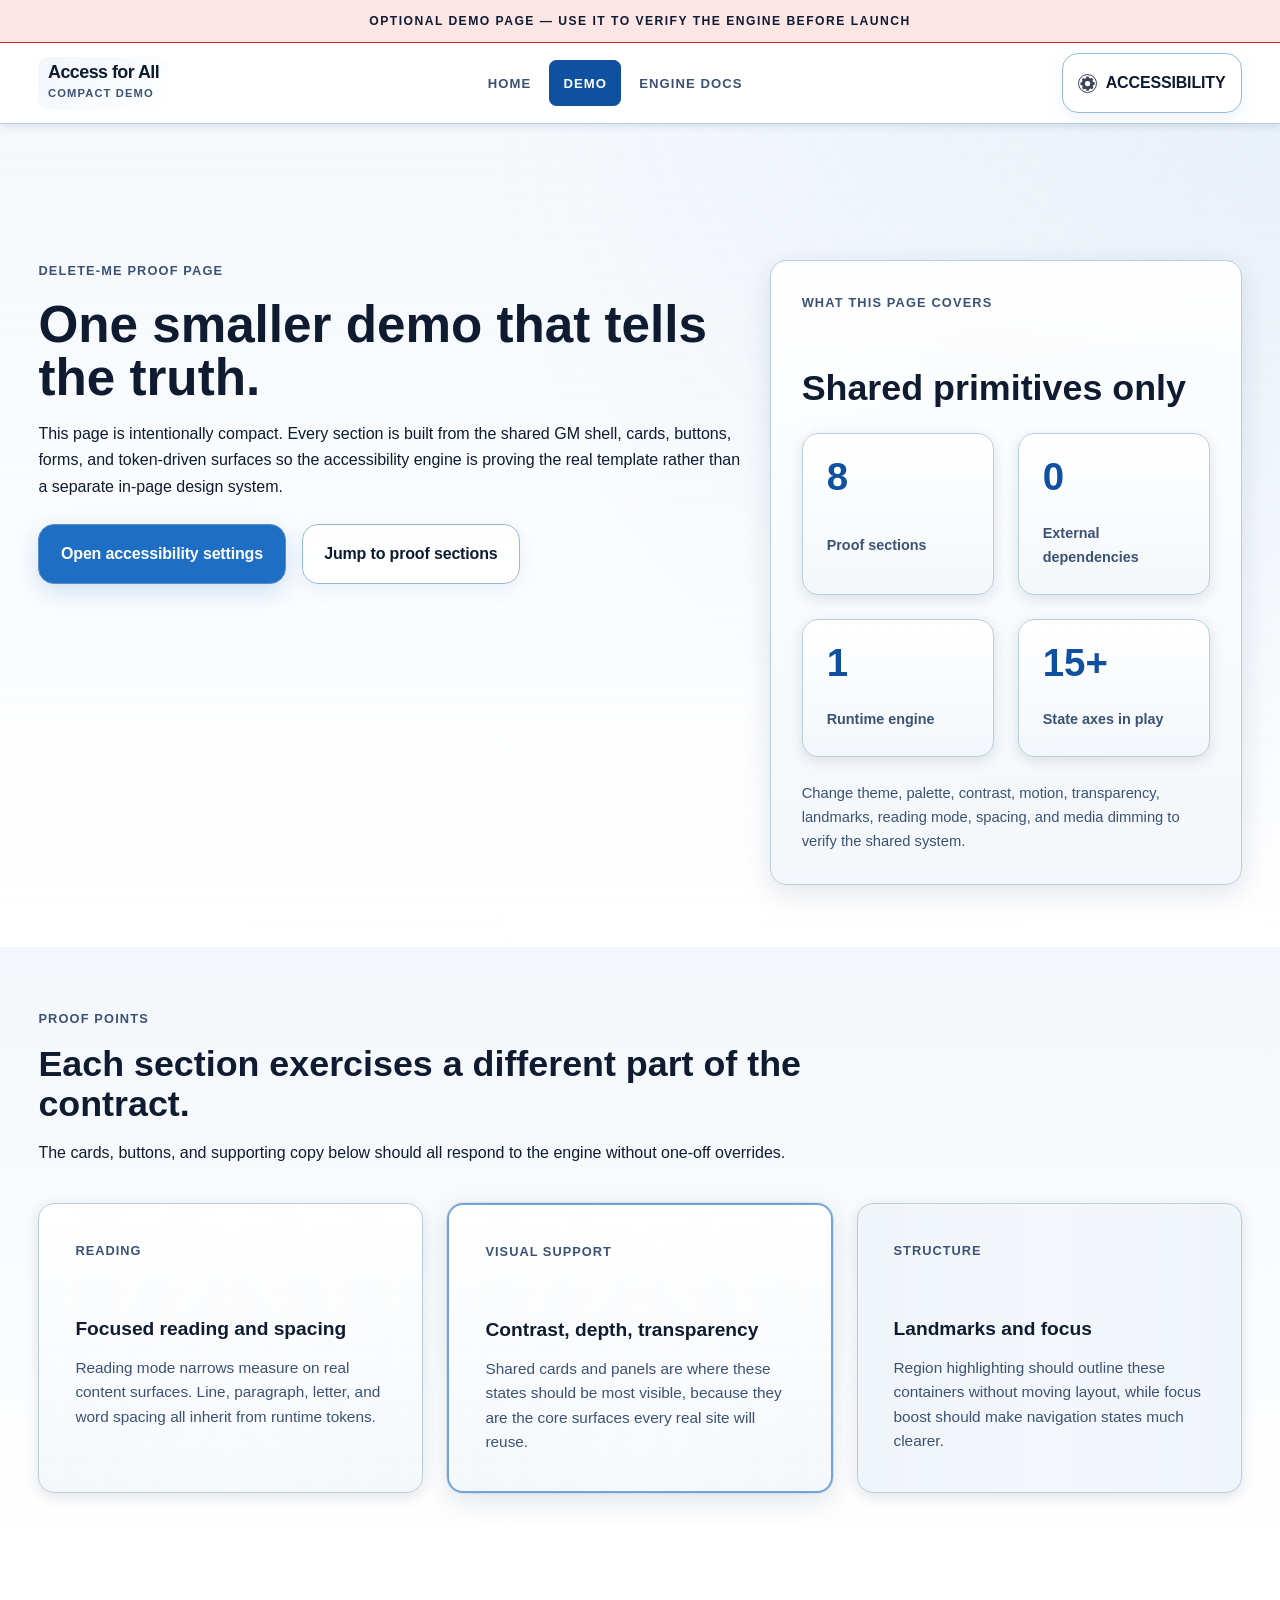
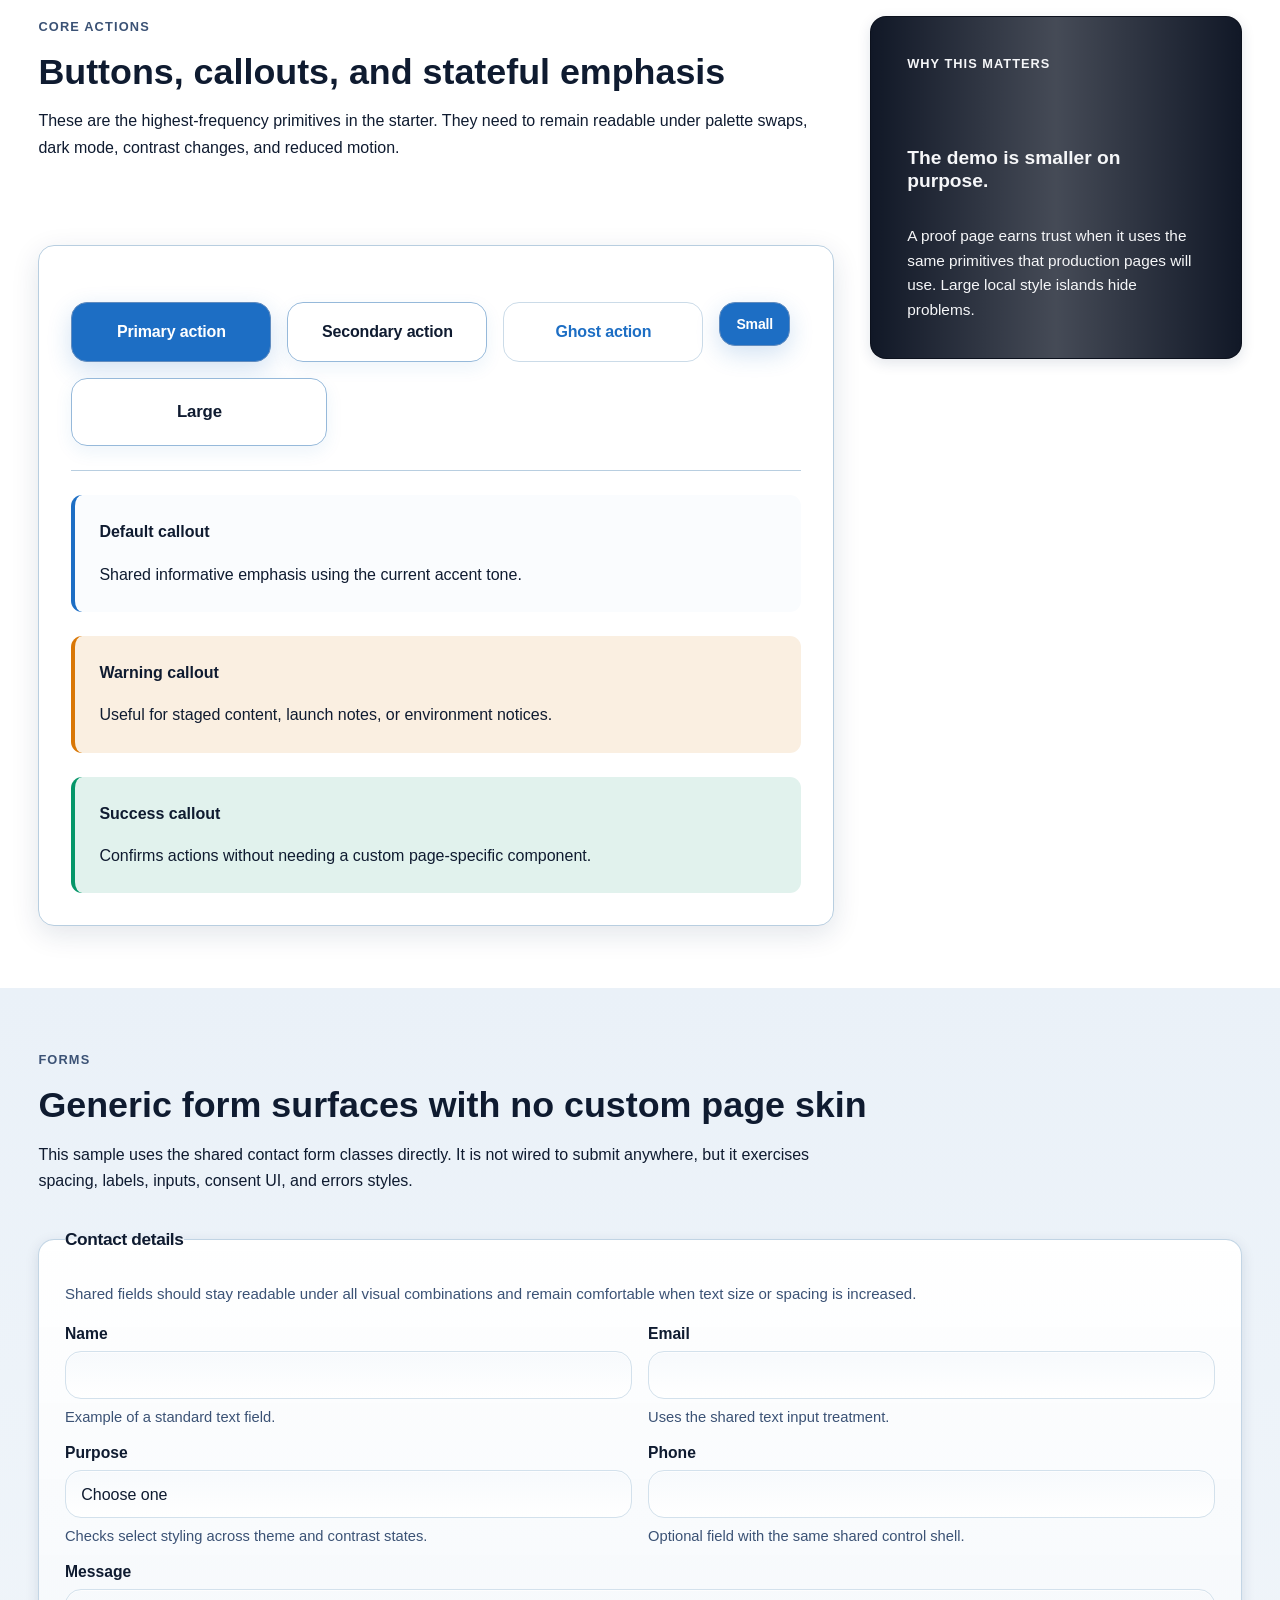
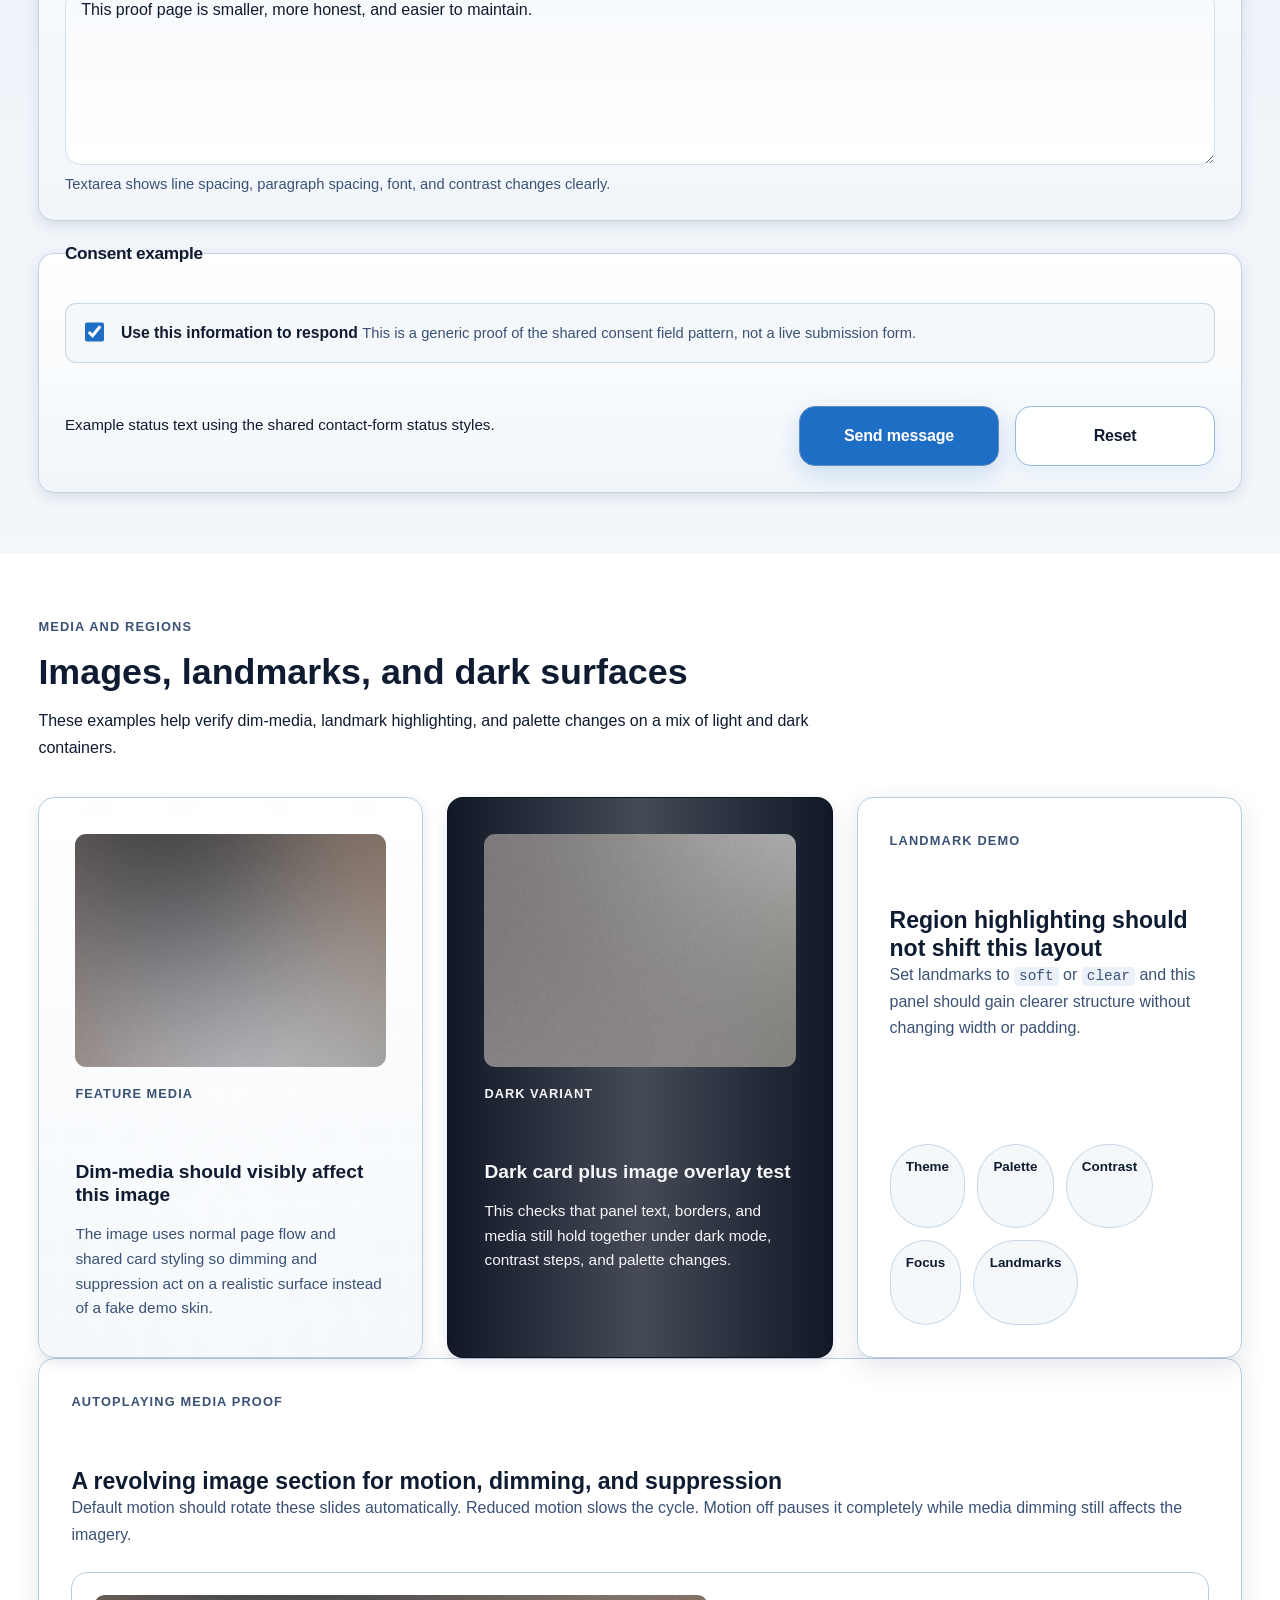
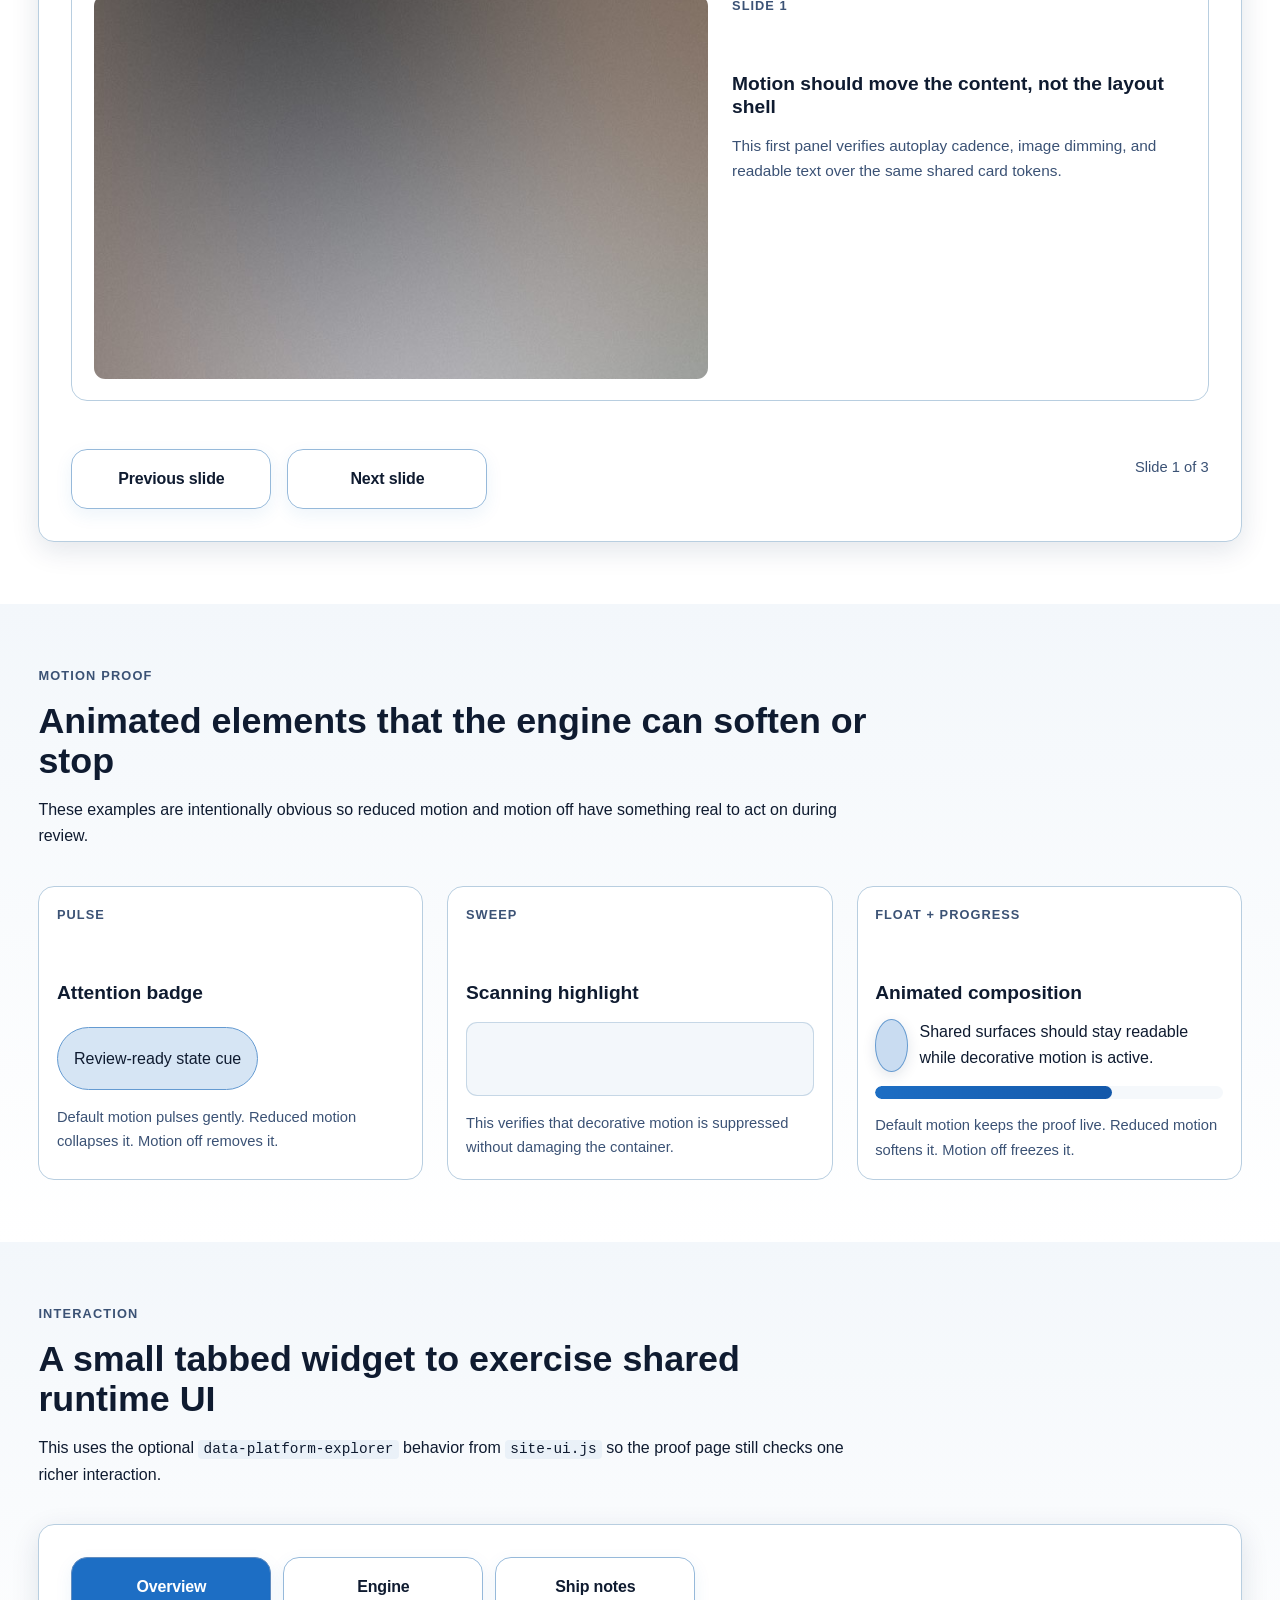
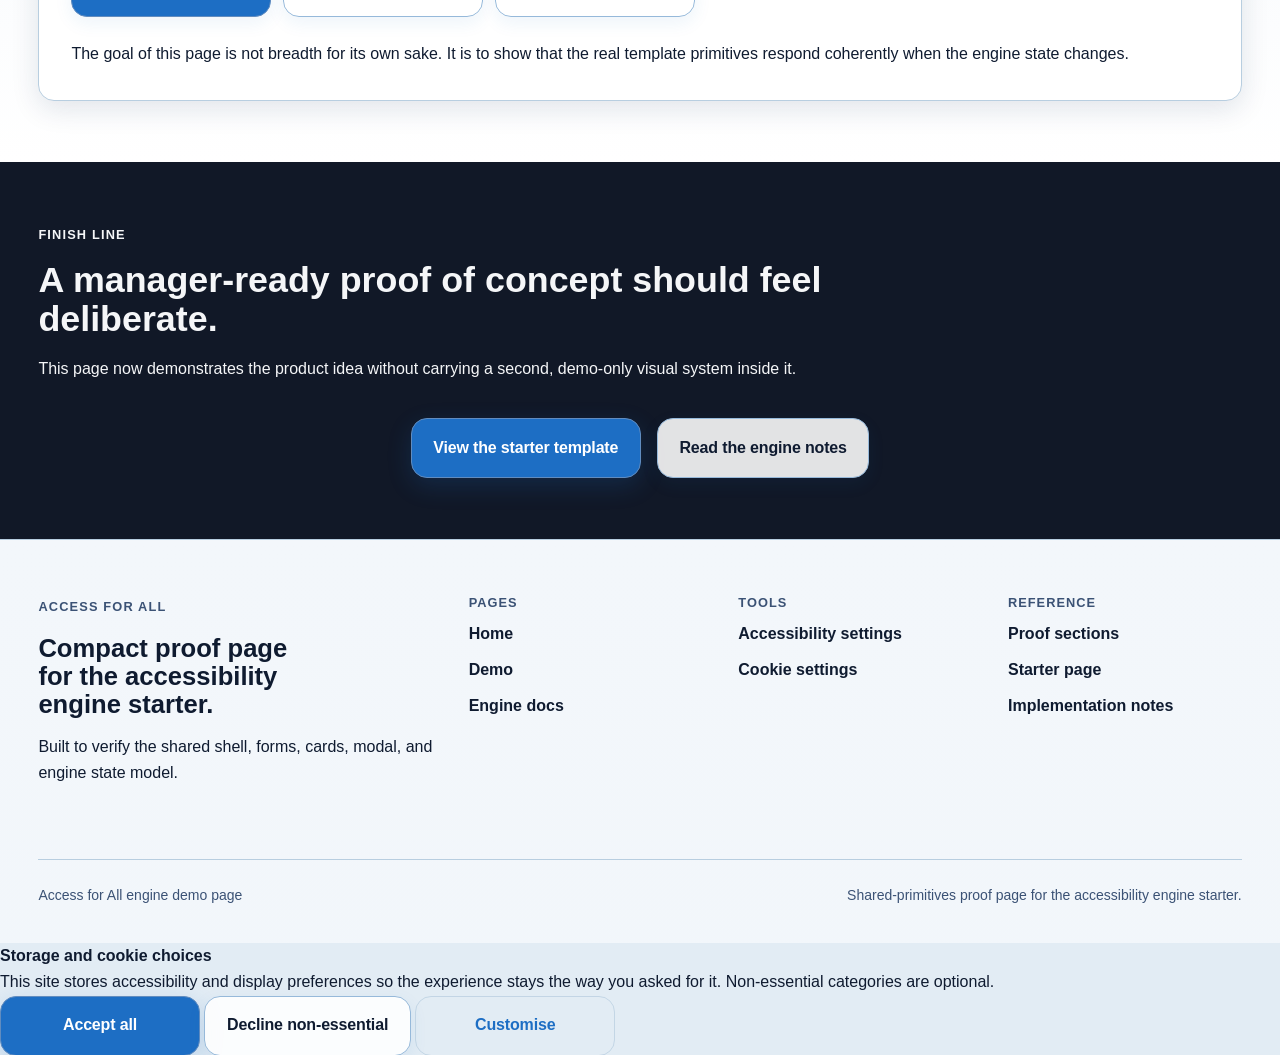
==== frontend/pages/demo.html @ d8c36083 "initial-upload" ====
<!DOCTYPE html>
<!--
  Access for All Engine Demo
  Purpose: Compact proof page that exercises shared primitives honestly.
  Optional in production builds.
-->
<html lang="en-GB" data-theme="default" data-font="default" data-motion="default">
  <head>
    <meta charset="UTF-8" />
    <meta name="viewport" content="width=device-width, initial-scale=1.0" />
    <meta
      name="description"
      content="Compact design-system and accessibility-engine proof page for the Access for All starter."
    />
    <meta name="robots" content="noindex, nofollow" />
    <link rel="icon" type="image/svg+xml" href="../favicon.svg" />
    <link rel="stylesheet" href="../styles/master.css" />
    <title>Engine Demo | Access for All</title>
    <style>
      .demo-banner {
        background: var(--gm-callout-error-surface);
        border-bottom: 1px solid var(--gm-callout-error-border);
        color: var(--colour-text);
        font-size: 0.76rem;
        font-weight: 800;
        letter-spacing: 0.12em;
        padding: 0.7rem 1rem;
        position: sticky;
        text-align: center;
        text-transform: uppercase;
        top: 0;
        z-index: 80;
      }

      .demo-hero {
        background:
          radial-gradient(
            circle at top right,
            color-mix(in srgb, var(--colour-brand-100) 72%, transparent),
            transparent 52%
          ),
          linear-gradient(
            180deg,
            color-mix(in srgb, var(--colour-surface-strong) 84%, transparent),
            var(--colour-surface)
          );
      }

      .demo-hero__grid,
      .demo-proof-grid,
      .demo-media-grid {
        display: grid;
        gap: var(--space-md);
      }

      .demo-hero__grid {
        align-items: start;
        grid-template-columns: minmax(0, 1.2fr) minmax(18rem, 0.8fr);
      }

      .demo-proof-grid,
      .demo-media-grid {
        grid-template-columns: repeat(auto-fit, minmax(min(100%, 16rem), 1fr));
      }

      .demo-stage {
        background:
          linear-gradient(
            180deg,
            color-mix(in srgb, var(--colour-surface) 92%, transparent),
            color-mix(in srgb, var(--colour-surface-strong) 94%, transparent)
          );
        border: var(--border-standard);
        border-radius: var(--radius-lg);
        box-shadow: var(--gm-shadow-panel);
        display: grid;
        gap: var(--space-md);
        padding: clamp(1.25rem, 2.4vw, 2rem);
      }

      .demo-stat-copy {
        color: var(--colour-muted);
        font-size: 0.92rem;
        margin: 0;
      }

      .demo-media {
        display: block;
        height: 100%;
        object-fit: cover;
        width: 100%;
      }

      .demo-media-frame {
        aspect-ratio: 4 / 3;
        border-radius: var(--radius-md);
        display: block;
        margin: 0;
        overflow: hidden;
        width: 100%;
      }

      .demo-chip-row,
      .demo-tablist {
        display: flex;
        flex-wrap: wrap;
        gap: 0.75rem;
      }

      .demo-chip {
        background: color-mix(in srgb, var(--colour-surface-strong) 84%, transparent);
        border: 1px solid color-mix(in srgb, var(--colour-border) 76%, transparent);
        border-radius: 999px;
        color: var(--colour-text);
        font-size: 0.84rem;
        font-weight: 700;
        padding: 0.65rem 0.95rem;
      }

      .demo-tablist [role="tab"][aria-selected="true"] {
        background: var(--button-bg-primary);
        border-color: var(--button-border-primary);
        color: var(--button-text-primary);
      }

      .demo-panel-copy {
        color: var(--colour-muted);
        margin: 0;
      }

      .demo-carousel {
        display: grid;
        gap: var(--space-md);
      }

      .demo-carousel__viewport {
        background: var(--colour-surface);
        border: var(--border-standard);
        border-radius: var(--radius-lg);
        overflow: clip;
      }

      .demo-carousel__slide {
        display: grid;
        gap: var(--space-md);
        grid-template-columns: minmax(0, 1.15fr) minmax(16rem, 0.85fr);
        padding: clamp(1rem, 2vw, 1.35rem);
      }

      .demo-carousel__media {
        aspect-ratio: 16 / 10;
        border-radius: var(--radius-md);
        overflow: hidden;
      }

      .demo-carousel__controls {
        align-items: center;
        display: flex;
        flex-wrap: wrap;
        gap: 0.75rem;
        justify-content: space-between;
      }

      .demo-carousel__status {
        color: var(--colour-muted);
        font-size: 0.92rem;
        margin: 0;
      }

      .demo-motion-grid {
        display: grid;
        gap: var(--space-md);
        grid-template-columns: repeat(auto-fit, minmax(min(100%, 15rem), 1fr));
      }

      .demo-motion-card {
        background: var(--colour-surface);
        border: var(--border-standard);
        border-radius: var(--radius-lg);
        display: grid;
        gap: 0.9rem;
        min-height: 15rem;
        padding: 1.1rem;
      }

      .demo-motion-card p {
        margin: 0;
      }

      .demo-animate-pulse {
        align-items: center;
        background: color-mix(in srgb, var(--colour-accent) 18%, var(--colour-surface));
        border: 1px solid color-mix(in srgb, var(--colour-accent) 54%, var(--colour-border));
        border-radius: 999px;
        display: inline-flex;
        justify-content: center;
        min-height: 3.4rem;
        padding: 0.6rem 1rem;
        width: fit-content;
        animation: demo-pulse 2.2s infinite ease-in-out;
      }

      .demo-animate-scan {
        background: var(--colour-surface-strong);
        border: 1px solid color-mix(in srgb, var(--colour-border) 76%, transparent);
        border-radius: var(--radius-md);
        min-height: 4.5rem;
        overflow: hidden;
        position: relative;
      }

      .demo-animate-scan::after {
        background: linear-gradient(
          90deg,
          transparent 0%,
          color-mix(in srgb, var(--colour-accent) 34%, transparent) 50%,
          transparent 100%
        );
        content: "";
        inset: 0;
        position: absolute;
        transform: translateX(-100%);
        animation: demo-scan 2.8s infinite linear;
      }

      .demo-animate-float {
        align-items: center;
        display: flex;
        gap: 0.75rem;
      }

      .demo-animate-orb {
        animation: demo-float 3.1s infinite alternate var(--gm-ease-out);
        background: color-mix(in srgb, var(--colour-accent) 24%, var(--colour-surface));
        border: 1px solid color-mix(in srgb, var(--colour-accent) 52%, var(--colour-border));
        border-radius: 50%;
        box-shadow: var(--gm-shadow-soft);
        height: 3.3rem;
        width: 3.3rem;
      }

      .demo-progress {
        background: color-mix(in srgb, var(--colour-surface-strong) 84%, transparent);
        border-radius: 999px;
        height: 0.8rem;
        overflow: clip;
      }

      .demo-progress__bar {
        background: linear-gradient(
          90deg,
          var(--colour-accent),
          color-mix(in srgb, var(--colour-accent-strong) 74%, var(--colour-accent))
        );
        border-radius: inherit;
        height: 100%;
        width: 68%;
        animation: demo-progress 2.6s infinite alternate ease-in-out;
      }

      .demo-motion-note {
        color: var(--colour-muted);
        font-size: 0.92rem;
        margin: 0;
      }

      @keyframes demo-pulse {
        0%,
        100% {
          transform: scale(1);
        }
        50% {
          transform: scale(1.04);
        }
      }

      @keyframes demo-scan {
        from {
          transform: translateX(-100%);
        }
        to {
          transform: translateX(100%);
        }
      }

      @keyframes demo-float {
        from {
          transform: translate3d(0, 0.2rem, 0);
        }
        to {
          transform: translate3d(0, -0.35rem, 0);
        }
      }

      @keyframes demo-progress {
        from {
          width: 44%;
        }
        to {
          width: 82%;
        }
      }

      .demo-list {
        display: grid;
        gap: 0.75rem;
        margin: 0;
        padding-left: 1.2rem;
      }

      .demo-divider {
        margin: 0;
      }

      @media (max-width: 48rem) {
        .demo-hero__grid {
          grid-template-columns: 1fr;
        }

        .demo-carousel__slide {
          grid-template-columns: 1fr;
        }
      }
    </style>
  </head>
  <body id="page-top">
    <div class="demo-banner" role="status" aria-live="polite">
      Optional demo page — use it to verify the engine before launch
    </div>

    <a class="skip-link" href="#main-content">Skip to main content</a>

    <span
      class="sr-only"
      role="status"
      aria-live="polite"
      aria-atomic="true"
      data-engine-status
    ></span>

    <div class="site-shell">
      <header class="site-header" data-site-header>
        <div class="utility-bar container">
          <div class="header-brand">
            <a class="brand-mark" href="../index.html">
              <span class="brand-mark__lockup">
                <span class="brand-mark__name">Access for All</span>
                <span class="brand-mark__eyebrow">Compact demo</span>
              </span>
            </a>
          </div>

          <nav class="primary-nav" aria-label="Primary navigation" data-primary-nav>
            <ul id="primary-navigation" class="nav-list">
              <li><a href="../index.html">Home</a></li>
              <li><a href="demo.html" aria-current="page">Demo</a></li>
              <li><a href="engine.html">Engine docs</a></li>
            </ul>
          </nav>

          <div class="header-actions">
            <div class="header-accessibility">
              <button
                class="accessibility-trigger"
                type="button"
                data-accessibility-open
                aria-haspopup="dialog"
                aria-controls="accessibility-panel"
                aria-expanded="false"
                aria-label="Open accessibility settings"
              >
                <span class="accessibility-trigger__icon" aria-hidden="true">
                  <svg viewBox="0 0 24 24" focusable="false">
                    <path
                      d="M10.5 2h3l.5 2.1a7.95 7.95 0 0 1 1.83.76l1.88-1.04 2.12 2.12-1.04 1.88c.32.58.58 1.19.76 1.83L22 10.5v3l-2.1.5a7.95 7.95 0 0 1-.76 1.83l1.04 1.88-2.12 2.12-1.88-1.04a7.95 7.95 0 0 1-1.83.76L13.5 22h-3l-.5-2.1a7.95 7.95 0 0 1-1.83-.76l-1.88 1.04-2.12-2.12 1.04-1.88a7.95 7.95 0 0 1-.76-1.83L2 13.5v-3l2.1-.5c.18-.64.44-1.25.76-1.83L3.82 6.29l2.12-2.12 1.88 1.04c.58-.32 1.19-.58 1.83-.76L10.5 2Zm1.5 6.25A3.75 3.75 0 1 0 12 15.75a3.75 3.75 0 0 0 0-7.5Z"
                    />
                  </svg>
                </span>
                <span class="accessibility-trigger__label">Accessibility</span>
              </button>
            </div>

            <button
              class="menu-toggle"
              type="button"
              data-nav-toggle
              aria-expanded="false"
              aria-controls="primary-navigation"
              aria-label="Open menu"
            >
              Open menu
            </button>
          </div>
        </div>
      </header>

      <main id="main-content" class="site-main">
        <section class="section section--hero demo-hero">
          <div class="container demo-hero__grid">
            <div class="reading-surface">
              <p class="eyebrow">Delete-me proof page</p>
              <h1>One smaller demo that tells the truth.</h1>
              <p>
                This page is intentionally compact. Every section is built from the
                shared GM shell, cards, buttons, forms, and token-driven surfaces so
                the accessibility engine is proving the real template rather than a
                separate in-page design system.
              </p>
              <div class="button-row">
                <button class="button button-primary" type="button" data-accessibility-open>
                  Open accessibility settings
                </button>
                <a class="button button-secondary" href="#proof-title">Jump to proof sections</a>
              </div>
            </div>

            <aside class="demo-stage" aria-labelledby="demo-stage-title">
              <div class="reading-surface">
                <p class="eyebrow">What this page covers</p>
                <h2 id="demo-stage-title">Shared primitives only</h2>
              </div>
              <div class="stat-grid">
                <div class="stat-card">
                  <p class="stat-card__value">8</p>
                  <p class="stat-card__label">Proof sections</p>
                </div>
                <div class="stat-card">
                  <p class="stat-card__value">0</p>
                  <p class="stat-card__label">External dependencies</p>
                </div>
                <div class="stat-card">
                  <p class="stat-card__value">1</p>
                  <p class="stat-card__label">Runtime engine</p>
                </div>
                <div class="stat-card">
                  <p class="stat-card__value">15+</p>
                  <p class="stat-card__label">State axes in play</p>
                </div>
              </div>
              <p class="demo-stat-copy">
                Change theme, palette, contrast, motion, transparency, landmarks,
                reading mode, spacing, and media dimming to verify the shared system.
              </p>
            </aside>
          </div>
        </section>

        <section class="section section--muted" aria-labelledby="proof-title">
          <div class="container">
            <div class="section-heading">
              <p class="eyebrow">Proof points</p>
              <h2 id="proof-title">Each section exercises a different part of the contract.</h2>
              <p class="section-heading__support">
                The cards, buttons, and supporting copy below should all respond to
                the engine without one-off overrides.
              </p>
            </div>

            <div class="card-grid">
              <article class="card card--interactive">
                <div class="reading-surface">
                  <p class="card__eyebrow">Reading</p>
                  <h3 class="card__title">Focused reading and spacing</h3>
                  <p class="card__body">
                    Reading mode narrows measure on real content surfaces. Line,
                    paragraph, letter, and word spacing all inherit from runtime tokens.
                  </p>
                </div>
              </article>

              <article class="card card--interactive card--featured">
                <div class="reading-surface">
                  <p class="card__eyebrow">Visual support</p>
                  <h3 class="card__title">Contrast, depth, transparency</h3>
                  <p class="card__body">
                    Shared cards and panels are where these states should be most visible,
                    because they are the core surfaces every real site will reuse.
                  </p>
                </div>
              </article>

              <article class="card card--interactive card--tint-strong">
                <div class="reading-surface">
                  <p class="card__eyebrow">Structure</p>
                  <h3 class="card__title">Landmarks and focus</h3>
                  <p class="card__body">
                    Region highlighting should outline these containers without moving
                    layout, while focus boost should make navigation states much clearer.
                  </p>
                </div>
              </article>
            </div>
          </div>
        </section>

        <section class="section" aria-labelledby="buttons-title">
          <div class="container">
            <div class="content-layout">
              <div class="content-layout__main stack">
                <div class="section-heading">
                  <p class="eyebrow">Core actions</p>
                  <h2 id="buttons-title">Buttons, callouts, and stateful emphasis</h2>
                  <p class="section-heading__support">
                    These are the highest-frequency primitives in the starter. They need to
                    remain readable under palette swaps, dark mode, contrast changes, and
                    reduced motion.
                  </p>
                </div>

                <div class="panel stack">
                  <div class="button-row">
                    <a class="button button-primary" href="#forms-title">Primary action</a>
                    <a class="button button-secondary" href="#media-title">Secondary action</a>
                    <button class="button button--ghost" type="button">Ghost action</button>
                    <button class="button button-primary button--sm" type="button">Small</button>
                    <button class="button button-secondary button--lg" type="button">Large</button>
                  </div>
                  <hr class="demo-divider" />
                  <div class="stack">
                    <div class="callout reading-surface">
                      <strong>Default callout</strong>
                      <p>Shared informative emphasis using the current accent tone.</p>
                    </div>
                    <div class="callout callout--warning reading-surface">
                      <strong>Warning callout</strong>
                      <p>Useful for staged content, launch notes, or environment notices.</p>
                    </div>
                    <div class="callout callout--success reading-surface">
                      <strong>Success callout</strong>
                      <p>Confirms actions without needing a custom page-specific component.</p>
                    </div>
                  </div>
                </div>
              </div>

              <aside class="content-layout__sidebar">
                <div class="card card--dark reading-surface">
                  <p class="card__eyebrow">Why this matters</p>
                  <h3 class="card__title">The demo is smaller on purpose.</h3>
                  <p class="card__body">
                    A proof page earns trust when it uses the same primitives that
                    production pages will use. Large local style islands hide problems.
                  </p>
                </div>
              </aside>
            </div>
          </div>
        </section>

        <section class="section section--alt" aria-labelledby="forms-title">
          <div class="container">
            <div class="section-heading">
              <p class="eyebrow">Forms</p>
              <h2 id="forms-title">Generic form surfaces with no custom page skin</h2>
              <p class="section-heading__support">
                This sample uses the shared contact form classes directly. It is not wired to
                submit anywhere, but it exercises spacing, labels, inputs, consent UI, and errors styles.
              </p>
            </div>

            <form class="contact-form" novalidate>
              <fieldset class="contact-form__section">
                <legend>Contact details</legend>
                <p class="contact-form__section-intro">
                  Shared fields should stay readable under all visual combinations and
                  remain comfortable when text size or spacing is increased.
                </p>
                <div class="contact-form__grid">
                  <div class="contact-form__field">
                    <label for="demo-name">Name</label>
                    <input id="demo-name" type="text" name="name" />
                    <small>Example of a standard text field.</small>
                  </div>
                  <div class="contact-form__field">
                    <label for="demo-email">Email</label>
                    <input id="demo-email" type="email" name="email" />
                    <small>Uses the shared text input treatment.</small>
                  </div>
                  <div class="contact-form__field">
                    <label for="demo-purpose">Purpose</label>
                    <select id="demo-purpose" name="purpose">
                      <option value="">Choose one</option>
                      <option>Request a walkthrough</option>
                      <option>Ask about integration</option>
                      <option>Review the accessibility engine</option>
                    </select>
                    <small>Checks select styling across theme and contrast states.</small>
                  </div>
                  <div class="contact-form__field">
                    <label for="demo-phone">Phone</label>
                    <input id="demo-phone" type="tel" name="phone" />
                    <small>Optional field with the same shared control shell.</small>
                  </div>
                  <div class="contact-form__field contact-form__field--full">
                    <label for="demo-message">Message</label>
                    <textarea id="demo-message" name="message">This proof page is smaller, more honest, and easier to maintain.</textarea>
                    <small>Textarea shows line spacing, paragraph spacing, font, and contrast changes clearly.</small>
                  </div>
                </div>
              </fieldset>

              <fieldset class="contact-form__section">
                <legend>Consent example</legend>
                <label class="contact-form__consent" for="demo-consent">
                  <input id="demo-consent" type="checkbox" checked />
                  <div class="reading-surface">
                    <strong>Use this information to respond</strong>
                    <small>
                      This is a generic proof of the shared consent field pattern, not a
                      live submission form.
                    </small>
                  </div>
                </label>
                <div class="contact-form__actions">
                  <p class="contact-form__status" data-state="ready">
                    Example status text using the shared contact-form status styles.
                  </p>
                  <div class="button-row">
                    <button class="button button-primary" type="button">Send message</button>
                    <button class="button button-secondary" type="reset">Reset</button>
                  </div>
                </div>
              </fieldset>
            </form>
          </div>
        </section>

        <section class="section" aria-labelledby="media-title">
          <div class="container">
            <div class="section-heading">
              <p class="eyebrow">Media and regions</p>
              <h2 id="media-title">Images, landmarks, and dark surfaces</h2>
              <p class="section-heading__support">
                These examples help verify dim-media, landmark highlighting, and
                palette changes on a mix of light and dark containers.
              </p>
            </div>

            <div class="demo-media-grid">
              <article class="card" data-accessibility-region="feature">
                <div class="decorative-image demo-media-frame">
                  <img
                    class="demo-media"
                    src="../assets/images/demo/feature/pic-01.jpg"
                    alt="Abstract landscape used to test image dimming and contrast changes"
                    width="960"
                    height="720"
                    loading="lazy"
                  />
                </div>
                <div class="reading-surface">
                  <p class="card__eyebrow">Feature media</p>
                  <h3 class="card__title">Dim-media should visibly affect this image</h3>
                  <p class="card__body">
                    The image uses normal page flow and shared card styling so dimming
                    and suppression act on a realistic surface instead of a fake demo skin.
                  </p>
                </div>
              </article>

              <article class="card card--dark" data-accessibility-region="announcement">
                <div class="decorative-image demo-media-frame">
                  <img
                    class="demo-media"
                    src="../assets/images/demo/feature/pic-02.jpg"
                    alt="Interface composition used inside a dark test card"
                    width="960"
                    height="720"
                    loading="lazy"
                  />
                </div>
                <div class="reading-surface">
                  <p class="card__eyebrow">Dark variant</p>
                  <h3 class="card__title">Dark card plus image overlay test</h3>
                  <p class="card__body">
                    This checks that panel text, borders, and media still hold together
                    under dark mode, contrast steps, and palette changes.
                  </p>
                </div>
              </article>

              <article class="panel stack" data-accessibility-region="complementary">
                <div class="reading-surface">
                  <p class="eyebrow">Landmark demo</p>
                  <h3>Region highlighting should not shift this layout</h3>
                  <p class="demo-panel-copy">
                    Set landmarks to <code>soft</code> or <code>clear</code> and this
                    panel should gain clearer structure without changing width or padding.
                  </p>
                </div>
                <div class="demo-chip-row">
                  <span class="demo-chip">Theme</span>
                  <span class="demo-chip">Palette</span>
                  <span class="demo-chip">Contrast</span>
                  <span class="demo-chip">Focus</span>
                  <span class="demo-chip">Landmarks</span>
                </div>
              </article>
            </div>

            <div class="panel stack" data-demo-carousel aria-labelledby="carousel-title">
              <div class="reading-surface">
                <p class="eyebrow">Autoplaying media proof</p>
                <h3 id="carousel-title">A revolving image section for motion, dimming, and suppression</h3>
                <p class="demo-panel-copy">
                  Default motion should rotate these slides automatically. Reduced motion
                  slows the cycle. Motion off pauses it completely while media dimming still
                  affects the imagery.
                </p>
              </div>

              <div class="demo-carousel">
                <div class="demo-carousel__viewport">
                  <article class="demo-carousel__slide" data-carousel-slide data-active="true">
                    <div class="decorative-image demo-carousel__media">
                      <img
                        class="demo-media"
                        src="../assets/images/demo/feature/pic-01.jpg"
                        alt="Wide landscape proof image for the autoplaying carousel"
                        width="960"
                        height="720"
                        loading="lazy"
                      />
                    </div>
                    <div class="reading-surface">
                      <p class="card__eyebrow">Slide 1</p>
                      <h4 class="card__title">Motion should move the content, not the layout shell</h4>
                      <p class="card__body">
                        This first panel verifies autoplay cadence, image dimming, and
                        readable text over the same shared card tokens.
                      </p>
                    </div>
                  </article>

                  <article class="demo-carousel__slide" data-carousel-slide hidden>
                    <div class="decorative-image demo-carousel__media">
                      <img
                        class="demo-media"
                        src="../assets/images/demo/feature/pic-02.jpg"
                        alt="Interface proof image used to test darker media and contrast combinations"
                        width="960"
                        height="720"
                        loading="lazy"
                      />
                    </div>
                    <div class="reading-surface">
                      <p class="card__eyebrow">Slide 2</p>
                      <h4 class="card__title">High-contrast palettes should still keep image support calm</h4>
                      <p class="card__body">
                        Contrast and palette changes should strengthen the frame while
                        dim-media still lowers visual noise in the imagery itself.
                      </p>
                    </div>
                  </article>

                  <article class="demo-carousel__slide" data-carousel-slide hidden>
                    <div class="decorative-image demo-carousel__media">
                      <img
                        class="demo-media"
                        src="../assets/images/demo/feature/pic-03.jpg"
                        alt="Third carousel image for testing autoplay and suppression states"
                        width="960"
                        height="720"
                        loading="lazy"
                      />
                    </div>
                    <div class="reading-surface">
                      <p class="card__eyebrow">Slide 3</p>
                      <h4 class="card__title">Motion off should stop rotation without breaking the section</h4>
                      <p class="card__body">
                        The engine should be able to pause moving content and still leave
                        a coherent proof surface behind for manual browsing.
                      </p>
                    </div>
                  </article>
                </div>

                <div class="demo-carousel__controls">
                  <div class="button-row">
                    <button class="button button-secondary" type="button" data-carousel-prev>Previous slide</button>
                    <button class="button button-secondary" type="button" data-carousel-next>Next slide</button>
                  </div>
                  <p class="demo-carousel__status" data-carousel-status aria-live="polite">
                    Slide 1 of 3
                  </p>
                </div>
              </div>
            </div>
          </div>
        </section>

        <section class="section section--muted" aria-labelledby="motion-title">
          <div class="container">
            <div class="section-heading">
              <p class="eyebrow">Motion proof</p>
              <h2 id="motion-title">Animated elements that the engine can soften or stop</h2>
              <p class="section-heading__support">
                These examples are intentionally obvious so reduced motion and motion off
                have something real to act on during review.
              </p>
            </div>

            <div class="demo-motion-grid">
              <article class="demo-motion-card">
                <div class="reading-surface">
                  <p class="card__eyebrow">Pulse</p>
                  <h3 class="card__title">Attention badge</h3>
                </div>
                <div class="demo-animate-pulse animate-pulse" data-motion-element>
                  Review-ready state cue
                </div>
                <p class="demo-motion-note">
                  Default motion pulses gently. Reduced motion collapses it. Motion off removes it.
                </p>
              </article>

              <article class="demo-motion-card">
                <div class="reading-surface">
                  <p class="card__eyebrow">Sweep</p>
                  <h3 class="card__title">Scanning highlight</h3>
                </div>
                <div class="demo-animate-scan animate-scan" data-motion-element></div>
                <p class="demo-motion-note">
                  This verifies that decorative motion is suppressed without damaging the container.
                </p>
              </article>

              <article class="demo-motion-card">
                <div class="reading-surface">
                  <p class="card__eyebrow">Float + progress</p>
                  <h3 class="card__title">Animated composition</h3>
                </div>
                <div class="demo-animate-float">
                  <div class="demo-animate-orb floating-element" data-motion-element aria-hidden="true"></div>
                  <div class="reading-surface">
                    <p>Shared surfaces should stay readable while decorative motion is active.</p>
                  </div>
                </div>
                <div class="demo-progress">
                  <div class="demo-progress__bar animate-progress" data-motion-element></div>
                </div>
                <p class="demo-motion-note" data-demo-motion-note>
                  Default motion keeps the proof live. Reduced motion softens it. Motion off freezes it.
                </p>
              </article>
            </div>
          </div>
        </section>

        <section class="section section--muted" aria-labelledby="interaction-title">
          <div class="container">
            <div class="section-heading">
              <p class="eyebrow">Interaction</p>
              <h2 id="interaction-title">A small tabbed widget to exercise shared runtime UI</h2>
              <p class="section-heading__support">
                This uses the optional <code>data-platform-explorer</code> behavior from
                <code>site-ui.js</code> so the proof page still checks one richer interaction.
              </p>
            </div>

            <section class="panel stack" data-platform-explorer>
              <div class="demo-tablist" role="tablist" aria-label="Proof tabs">
                <button class="button button-secondary" type="button" role="tab" aria-selected="true" aria-controls="demo-tab-overview" id="demo-tab-button-overview">
                  Overview
                </button>
                <button class="button button-secondary" type="button" role="tab" aria-selected="false" aria-controls="demo-tab-engine" id="demo-tab-button-engine">
                  Engine
                </button>
                <button class="button button-secondary" type="button" role="tab" aria-selected="false" aria-controls="demo-tab-ship" id="demo-tab-button-ship">
                  Ship notes
                </button>
              </div>

              <div id="demo-tab-overview" role="tabpanel" aria-labelledby="demo-tab-button-overview" class="reading-surface">
                <p>
                  The goal of this page is not breadth for its own sake. It is to show
                  that the real template primitives respond coherently when the engine state changes.
                </p>
              </div>

              <div id="demo-tab-engine" role="tabpanel" aria-labelledby="demo-tab-button-engine" class="reading-surface" hidden>
                <ul class="demo-list">
                  <li>The engine writes root <code>data-*</code> attributes and runtime CSS variables.</li>
                  <li>Shared CSS consumes those tokens across shell, cards, forms, and modal UI.</li>
                  <li>The page avoids large local style systems that would weaken the proof.</li>
                </ul>
              </div>

              <div id="demo-tab-ship" role="tabpanel" aria-labelledby="demo-tab-button-ship" class="reading-surface" hidden>
                <p>
                  For handoff, keep <code>index.html</code> as the real starter, keep
                  <code>engine.html</code> as technical reference if useful, and delete
                  this page before launch.
                </p>
              </div>
            </section>
          </div>
        </section>

        <section class="section section--dark" aria-labelledby="finish-title">
          <div class="container">
            <div class="section-heading">
              <p class="eyebrow">Finish line</p>
              <h2 id="finish-title">A manager-ready proof of concept should feel deliberate.</h2>
              <p class="section-heading__support">
                This page now demonstrates the product idea without carrying a second,
                demo-only visual system inside it.
              </p>
            </div>
            <div class="button-row button-row--center">
              <a class="button button-primary" href="../index.html">View the starter template</a>
              <a class="button button-secondary" href="engine.html">Read the engine notes</a>
            </div>
          </div>
        </section>
      </main>

      <footer class="site-footer">
        <div class="container footer-inner">
          <section class="footer-brand" aria-labelledby="footer-brand-title">
            <p class="eyebrow">Access for All</p>
            <h2 id="footer-brand-title">Compact proof page for the accessibility engine starter.</h2>
            <p class="reading-surface">
              Built to verify the shared shell, forms, cards, modal, and engine state model.
            </p>
          </section>

          <section class="footer-nav-group" aria-labelledby="footer-sitemap-title">
            <h2 class="footer-nav-heading" id="footer-sitemap-title">Pages</h2>
            <ul class="footer-nav-list">
              <li><a href="../index.html">Home</a></li>
              <li><a href="demo.html" aria-current="page">Demo</a></li>
              <li><a href="engine.html">Engine docs</a></li>
            </ul>
          </section>

          <section class="footer-nav-group" aria-labelledby="footer-tools-title">
            <h2 class="footer-nav-heading" id="footer-tools-title">Tools</h2>
            <ul class="footer-nav-list">
              <li>
                <button class="footer-link-button" type="button" data-accessibility-open>
                  Accessibility settings
                </button>
              </li>
              <li>
                <button class="footer-link-button" type="button" data-consent-manage-open>
                  Cookie settings
                </button>
              </li>
            </ul>
          </section>

          <section class="footer-nav-group" aria-labelledby="footer-reference-title">
            <h2 class="footer-nav-heading" id="footer-reference-title">Reference</h2>
            <ul class="footer-nav-list">
              <li><a href="#proof-title">Proof sections</a></li>
              <li><a href="../index.html">Starter page</a></li>
              <li><a href="engine.html">Implementation notes</a></li>
            </ul>
          </section>

          <div class="footer-meta">
            <small>Access for All engine demo page</small>
            <p>Shared-primitives proof page for the accessibility engine starter.</p>
          </div>
        </div>
      </footer>
    </div>

    <div class="modal-backdrop" data-modal-backdrop hidden></div>

    <div
      class="accessibility-modal"
      data-accessibility-modal
      id="accessibility-panel"
      role="dialog"
      aria-modal="true"
      aria-labelledby="accessibility-title"
      aria-describedby="accessibility-description"
      hidden
    >
      <div class="modal-panel">
        <div class="modal-header">
          <div class="engine-intro engine-intro--streamlined">
            <p class="eyebrow">Accessibility engine</p>
            <h2 id="accessibility-title">Make this page easier to use</h2>
            <p id="accessibility-description">Change this page to suit you.</p>
          </div>
          <button
            class="modal-close"
            type="button"
            data-accessibility-close
            aria-label="Close accessibility settings"
          >
            <span class="modal-close__icon" aria-hidden="true">
              <svg viewBox="0 0 24 24" focusable="false">
                <path d="m6.4 5 5.6 5.6L17.6 5 19 6.4 13.4 12l5.6 5.6-1.4 1.4L12 13.4 6.4 19 5 17.6l5.6-5.6L5 6.4z"></path>
              </svg>
            </span>
          </button>
        </div>

        <div class="modal-content">
          <form class="engine-form" data-accessibility-form>
            <div class="control-groups">
              <fieldset class="control-group">
                <legend>Talkback</legend>
                <p class="control-group__description">
                  Turn talkback on when you want spoken support, then choose how it follows you.
                </p>
                <div class="control-grid-3">
                  <label class="control-stack">
                    <span>Talkback</span>
                    <select name="talkbackEnabled">
                      <option value="off">Off</option>
                      <option value="on">On</option>
                    </select>
                    <small>Turn spoken support on only when you want it.</small>
                  </label>
                  <label class="control-stack">
                    <span>Invocation</span>
                    <select name="talkbackInvocation">
                      <option value="hover">Mouse Only</option>
                      <option value="focus">Keyboard Only</option>
                      <option value="both">Mouse and Keyboard</option>
                    </select>
                    <small>Choose whether speech follows mouse, keyboard, or both.</small>
                  </label>
                  <label class="control-stack">
                    <span>Voice speed</span>
                    <select name="speechRate">
                      <option value="85">Slower</option>
                      <option value="100">Steady</option>
                      <option value="115">Quicker</option>
                      <option value="130">Fast</option>
                    </select>
                    <small>Set how quickly talkback reads the current item.</small>
                  </label>
                </div>
                <div class="tool-button-row">
                  <button class="button button-primary" type="button" data-speech-play>Read page aloud</button>
                  <button class="button button-secondary" type="button" data-speech-pause>Pause</button>
                  <button class="button button-secondary" type="button" data-speech-stop>Stop</button>
                </div>
                <p class="engine-note" data-speech-status aria-live="polite">
                  Talkback is ready when your browser supports it.
                </p>
              </fieldset>

              <fieldset class="control-group">
                <legend>Display</legend>
                <div class="control-grid-4">
                  <label class="control-stack">
                    <span>Theme</span>
                    <select name="appearance">
                      <option value="default">Default</option>
                      <option value="light">Light</option>
                      <option value="dark">Dark</option>
                    </select>
                    <small>Switch between the site default, light, or dark presentation.</small>
                  </label>
                  <label class="control-stack">
                    <span>Colour</span>
                    <select name="palette">
                      <option value="default">Site colours</option>
                      <option value="monochrome">Monochrome</option>
                      <option value="blue">Blue</option>
                      <option value="aqua">Aqua</option>
                      <option value="green">Green</option>
                      <option value="orange">Orange</option>
                      <option value="purple">Purple</option>
                      <option value="pink">Pink</option>
                      <option value="yellow">Yellow</option>
                      <option value="red">Red</option>
                    </select>
                    <small>Change the site palette without changing the page structure.</small>
                  </label>
                  <label class="control-stack">
                    <span>Contrast</span>
                    <select name="contrast">
                      <option value="minus-5">-5</option>
                      <option value="minus-4">-4</option>
                      <option value="minus-3">-3</option>
                      <option value="minus-2">-2</option>
                      <option value="minus-1">-1</option>
                      <option value="default">Default</option>
                      <option value="plus-1">+1</option>
                      <option value="plus-2">+2</option>
                      <option value="plus-3">+3</option>
                      <option value="plus-4">+4</option>
                      <option value="plus-5">+5</option>
                    </select>
                    <small>Raise or lower overall contrast strength.</small>
                  </label>
                  <label class="control-stack">
                    <span>Depth</span>
                    <select name="depth">
                      <option value="default">Default</option>
                      <option value="reduced">Reduced</option>
                      <option value="off">Off</option>
                    </select>
                    <small>Reduce or remove layered visual depth.</small>
                  </label>
                  <label class="control-stack">
                    <span>Transparency</span>
                    <select name="transparency">
                      <option value="default">Default</option>
                      <option value="reduced">Reduced</option>
                      <option value="off">Off</option>
                    </select>
                    <small>Tone down transparency and frosted surfaces.</small>
                  </label>
                  <label class="control-stack">
                    <span>Motion</span>
                    <select name="motion">
                      <option value="default">Default</option>
                      <option value="reduced">Reduced</option>
                      <option value="off">Off</option>
                    </select>
                    <small>Reduce moving effects and animated transitions.</small>
                  </label>
                  <label class="control-stack">
                    <span>Filter type</span>
                    <select name="tint">
                      <option value="default">None</option>
                      <option value="warm">Warm</option>
                      <option value="cool">Cool</option>
                      <option value="soft">Soft glare filter</option>
                      <option value="monochrome">Monochrome</option>
                      <option value="dim">Dim</option>
                      <option value="bright">Bright</option>
                    </select>
                    <small>Choose a whole-site visual filter.</small>
                  </label>
                  <label class="control-stack">
                    <span>Strength</span>
                    <select name="filterStrength">
                      <option value="default">Default</option>
                      <option value="low">Low</option>
                      <option value="medium">Medium</option>
                      <option value="high">High</option>
                    </select>
                    <small>Set how strong the selected filter should feel.</small>
                  </label>
                </div>
              </fieldset>

              <fieldset class="control-group">
                <legend>Text and reading</legend>
                <div class="control-grid-4">
                  <label class="control-stack">
                    <span>Font</span>
                    <select name="font">
                      <option value="default">Site font</option>
                      <option value="legible">Hyperlegible</option>
                      <option value="dyslexia">Dyslexia-friendly</option>
                      <option value="system">System sans</option>
                    </select>
                    <small>Swap to a more comfortable reading typeface.</small>
                  </label>
                  <label class="control-stack">
                    <span>Bold</span>
                    <select name="boldText">
                      <option value="default">Default</option>
                      <option value="level-1">Level 1</option>
                      <option value="level-2">Level 2</option>
                      <option value="level-3">Level 3</option>
                      <option value="level-4">Level 4</option>
                    </select>
                    <small>Increase text weight for stronger character definition.</small>
                  </label>
                  <label class="control-stack">
                    <span>Reading view</span>
                    <select name="readingMode">
                      <option value="default">Standard page</option>
                      <option value="focused">Focused reading</option>
                    </select>
                    <small>Narrow the reading measure for calmer scanning.</small>
                  </label>
                  <label class="control-stack">
                    <span>Ruler</span>
                    <select name="readingGuide">
                      <option value="off">Off</option>
                      <option value="1">1 line</option>
                      <option value="3">3 lines</option>
                      <option value="5">5 lines</option>
                    </select>
                    <small>Add a reading guide to help track lines on the page.</small>
                  </label>
                </div>
                <div class="control-grid-4 control-grid-2--spacing">
                  <label class="control-stack">
                    <span>Text size</span>
                    <select name="fontScale">
                      <option value="90">90%</option>
                      <option value="100">100%</option>
                      <option value="110">110%</option>
                      <option value="120">120%</option>
                      <option value="130">130%</option>
                      <option value="140">140%</option>
                      <option value="150">150%</option>
                      <option value="160">160%</option>
                    </select>
                    <small>Scale text without zooming the whole interface.</small>
                  </label>
                  <label class="control-stack">
                    <span>Line spacing</span>
                    <select name="lineSpacing">
                      <option value="80">80%</option>
                      <option value="90">90%</option>
                      <option value="100">100%</option>
                      <option value="110">110%</option>
                      <option value="120">120%</option>
                      <option value="140">140%</option>
                      <option value="160">160%</option>
                      <option value="180">180%</option>
                    </select>
                    <small>Adjust the space between each line of text.</small>
                  </label>
                  <label class="control-stack">
                    <span>Paragraph spacing</span>
                    <select name="paragraphSpacing">
                      <option value="80">80%</option>
                      <option value="90">90%</option>
                      <option value="100">100%</option>
                      <option value="110">110%</option>
                      <option value="120">120%</option>
                      <option value="140">140%</option>
                      <option value="160">160%</option>
                      <option value="180">180%</option>
                    </select>
                    <small>Increase the gap between paragraph blocks.</small>
                  </label>
                  <label class="control-stack">
                    <span>Letter spacing</span>
                    <select name="letterSpacing">
                      <option value="-8">-8%</option>
                      <option value="-6">-6%</option>
                      <option value="-4">-4%</option>
                      <option value="-2">-2%</option>
                      <option value="0">0%</option>
                      <option value="2">+2%</option>
                      <option value="4">+4%</option>
                      <option value="6">+6%</option>
                      <option value="8">+8%</option>
                      <option value="10">+10%</option>
                      <option value="12">+12%</option>
                    </select>
                    <small>Tighten or loosen spacing between letters.</small>
                  </label>
                  <label class="control-stack">
                    <span>Word spacing</span>
                    <select name="wordSpacing">
                      <option value="-10">-10%</option>
                      <option value="-8">-8%</option>
                      <option value="-5">-5%</option>
                      <option value="-2">-2%</option>
                      <option value="0">0%</option>
                      <option value="2">+2%</option>
                      <option value="4">+4%</option>
                      <option value="8">+8%</option>
                      <option value="12">+12%</option>
                      <option value="14">+14%</option>
                    </select>
                    <small>Tighten or loosen spacing between words.</small>
                  </label>
                </div>
              </fieldset>

              <fieldset class="control-group">
                <legend>Extra support</legend>
                <p class="control-group__description">Set how strong each support layer should be.</p>
                <div class="control-grid-4">
                  <label class="control-stack">
                    <span>Focus highlight</span>
                    <select name="focusBoost">
                      <option value="default">Default</option>
                      <option value="medium">Medium</option>
                      <option value="high">High</option>
                    </select>
                    <small>Stronger focus rings around the item you are on.</small>
                  </label>
                  <label class="control-stack">
                    <span>Underline links</span>
                    <select name="underlineLinks">
                      <option value="default">Default</option>
                      <option value="medium">Medium</option>
                      <option value="high">High</option>
                    </select>
                    <small>Make links more obvious without changing the whole palette.</small>
                  </label>
                  <label class="control-stack">
                    <span>Landmark regions</span>
                    <select name="landmark">
                      <option value="off">Off</option>
                      <option value="soft">Soft outline</option>
                      <option value="clear">Clear outline</option>
                    </select>
                    <small>Highlight page regions with a visual border to aid navigation.</small>
                  </label>
                  <label class="control-stack">
                    <span>Soften images</span>
                    <select name="dimMedia">
                      <option value="default">Default</option>
                      <option value="medium">Medium</option>
                      <option value="high">High</option>
                    </select>
                    <small>Reduce glare and visual pressure from imagery.</small>
                  </label>
                </div>
              </fieldset>
            </div>

            <div class="engine-form__footer">
              <p class="engine-form__status" data-accessibility-status aria-live="polite">
                Changes show up straight away. Save them if you want to keep them.
              </p>
              <div class="button-row">
                <button class="button button-primary" type="submit" data-accessibility-save>
                  Save these settings
                </button>
                <button class="button button-secondary" type="button" data-accessibility-reset>
                  Use site default
                </button>
              </div>
            </div>
          </form>
        </div>
      </div>
    </div>

    <script src="../scripts/accessibility-engine.js"></script>
    <script src="../scripts/site-ui.js"></script>
    <script>
      (function demoProofBootstrap() {
        function initDemoCarousel() {
          if (!window.accessibilityEngine) {
            return;
          }

          var carousel = document.querySelector("[data-demo-carousel]");
          if (!carousel) {
            return;
          }

          var slides = Array.from(carousel.querySelectorAll("[data-carousel-slide]"));
          var previousButton = carousel.querySelector("[data-carousel-prev]");
          var nextButton = carousel.querySelector("[data-carousel-next]");
          var status = carousel.querySelector("[data-carousel-status]");
          var motionNote = document.querySelector("[data-demo-motion-note]");
          var activeIndex = 0;
          var autoplayTimer = 0;

          function render() {
            slides.forEach(function syncSlide(slide, index) {
              var isActive = index === activeIndex;
              slide.hidden = !isActive;
              slide.setAttribute("data-active", isActive ? "true" : "false");
              slide.setAttribute("aria-hidden", isActive ? "false" : "true");
            });

            if (status) {
              status.textContent =
                "Slide " + String(activeIndex + 1) + " of " + String(slides.length);
            }
          }

          function stopAutoplay() {
            if (autoplayTimer) {
              window.clearInterval(autoplayTimer);
              autoplayTimer = 0;
            }
          }

          function startAutoplay(delay) {
            stopAutoplay();
            autoplayTimer = window.setInterval(function advanceSlide() {
              activeIndex = (activeIndex + 1) % slides.length;
              render();
            }, delay);
          }

          function syncMotionState(state) {
            carousel.setAttribute("data-demo-motion", state.motion);

            if (motionNote) {
              motionNote.textContent =
                state.motion === "off"
                  ? "Motion off freezes the autoplay section and removes decorative animation."
                  : state.motion === "reduced"
                    ? "Reduced motion slows or collapses non-essential movement while keeping the section usable."
                    : "Default motion keeps the proof live. Reduced motion softens it. Motion off freezes it.";
            }

            if (state.motion === "off") {
              stopAutoplay();
              return;
            }

            startAutoplay(state.motion === "reduced" ? 9000 : 4800);
          }

          function moveSlide(direction) {
            activeIndex = (activeIndex + direction + slides.length) % slides.length;
            render();
            syncMotionState(window.accessibilityEngine.getState());
          }

          if (previousButton) {
            previousButton.addEventListener("click", function handlePrevious() {
              moveSlide(-1);
            });
          }

          if (nextButton) {
            nextButton.addEventListener("click", function handleNext() {
              moveSlide(1);
            });
          }

          render();
          window.accessibilityEngine.subscribe(syncMotionState);
        }

        if (document.readyState === "loading") {
          document.addEventListener("DOMContentLoaded", initDemoCarousel, { once: true });
          return;
        }

        initDemoCarousel();
      })();
    </script>
  </body>
</html>
---- frontend/styles/master.css ----
/*
 * File: styles/master.css
 * Purpose: Import orchestrator — load order only, no rules.
 * Truth.md rule: No visual rules in this file. @import only.
 *
 * Load order matters:
 *   1. Fonts          — must be available before any rendering
 *   2. Variables      — all tokens declared before any component reads them
 *   3. Reset          — normalise browser defaults
 *   4. Typography     — base text styles that components build on
 *   5. Shell          — site-level layout, header, backdrop, footer
 *   6. Grid           — container and layout primitives
 *   7. Header         — accessibility trigger, menu toggle controls
 *   8. Navigation     — desktop nav list + mobile drawer
 *   9. Buttons        — button primitives
 *  10. Cards          — card, stat, panel, callout
 *  11. Forms          — engine form UI, contact form, native controls
 *  12. Modal          — engine modal shell and mobile drawer
 *  13. Utilities      — single-purpose helper classes
 *  14. Accessibility  — engine state overrides (must be last so specificity wins)
 */

/* ── Base ── */
@import "base/fonts.css";
@import "base/variables.css";
@import "base/reset.css";
@import "base/typography.css";

/* ── Layout ── */
@import "layout/shell.css";
@import "layout/grid.css";
@import "layout/header.css";
@import "layout/navigation.css";

/* ── Components ── */
@import "components/buttons.css";
@import "components/cards.css";
@import "components/forms.css";
@import "components/modal.css";
@import "components/utilities.css";

/* ── Theme / Engine state — last so overrides always win ── */
@import "themes/accessibility.css";
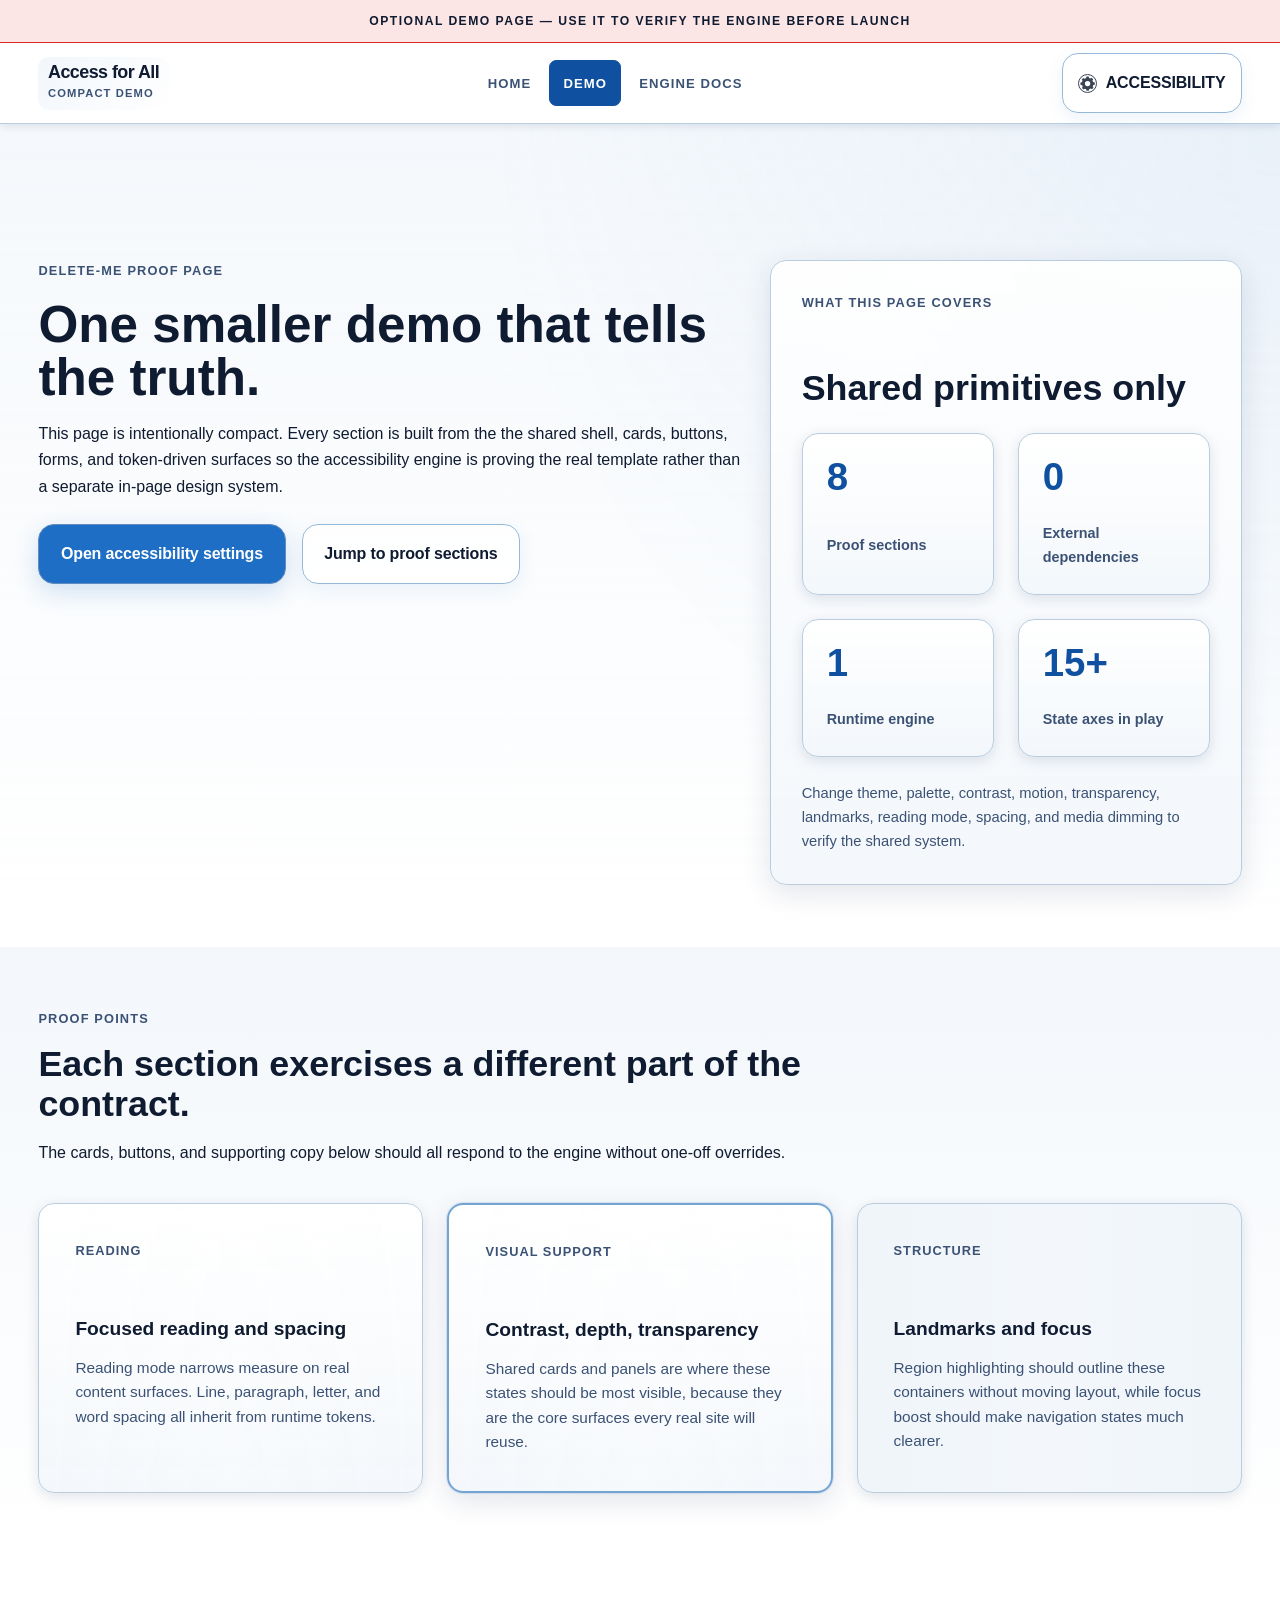
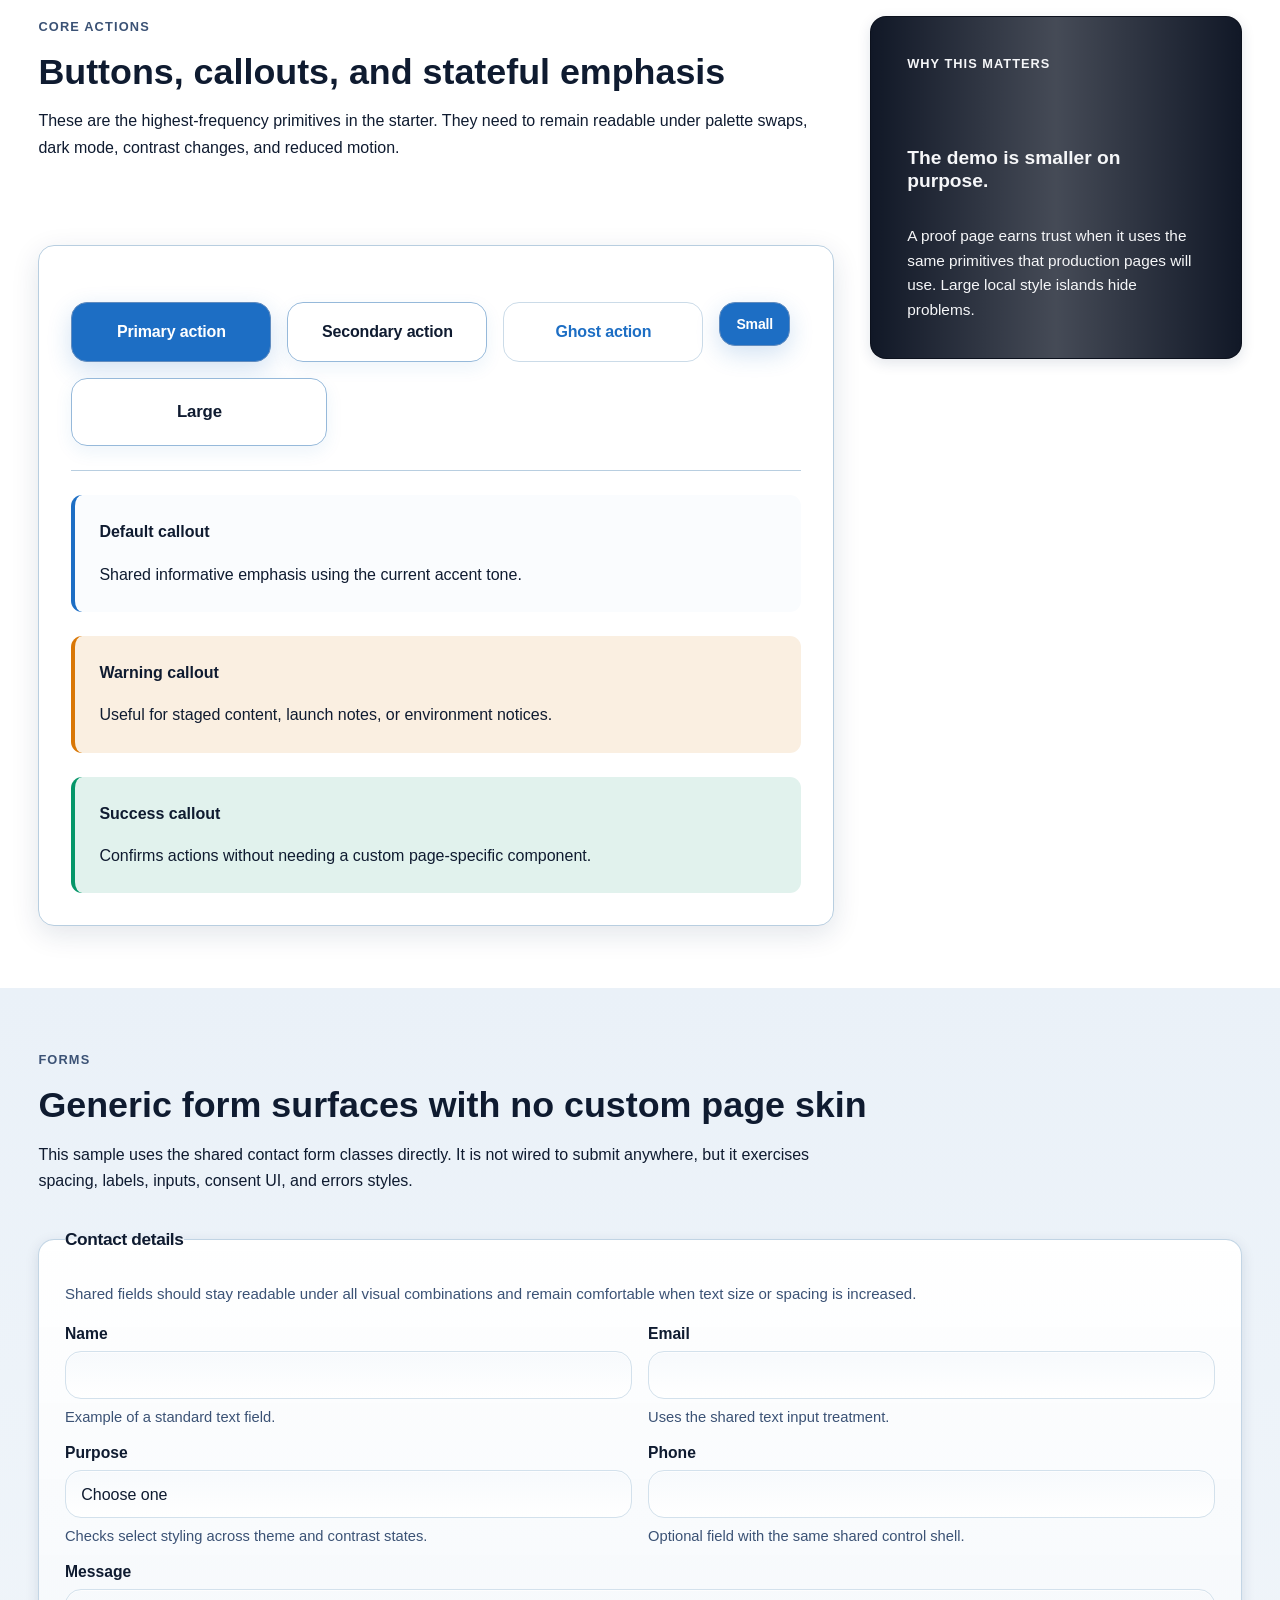
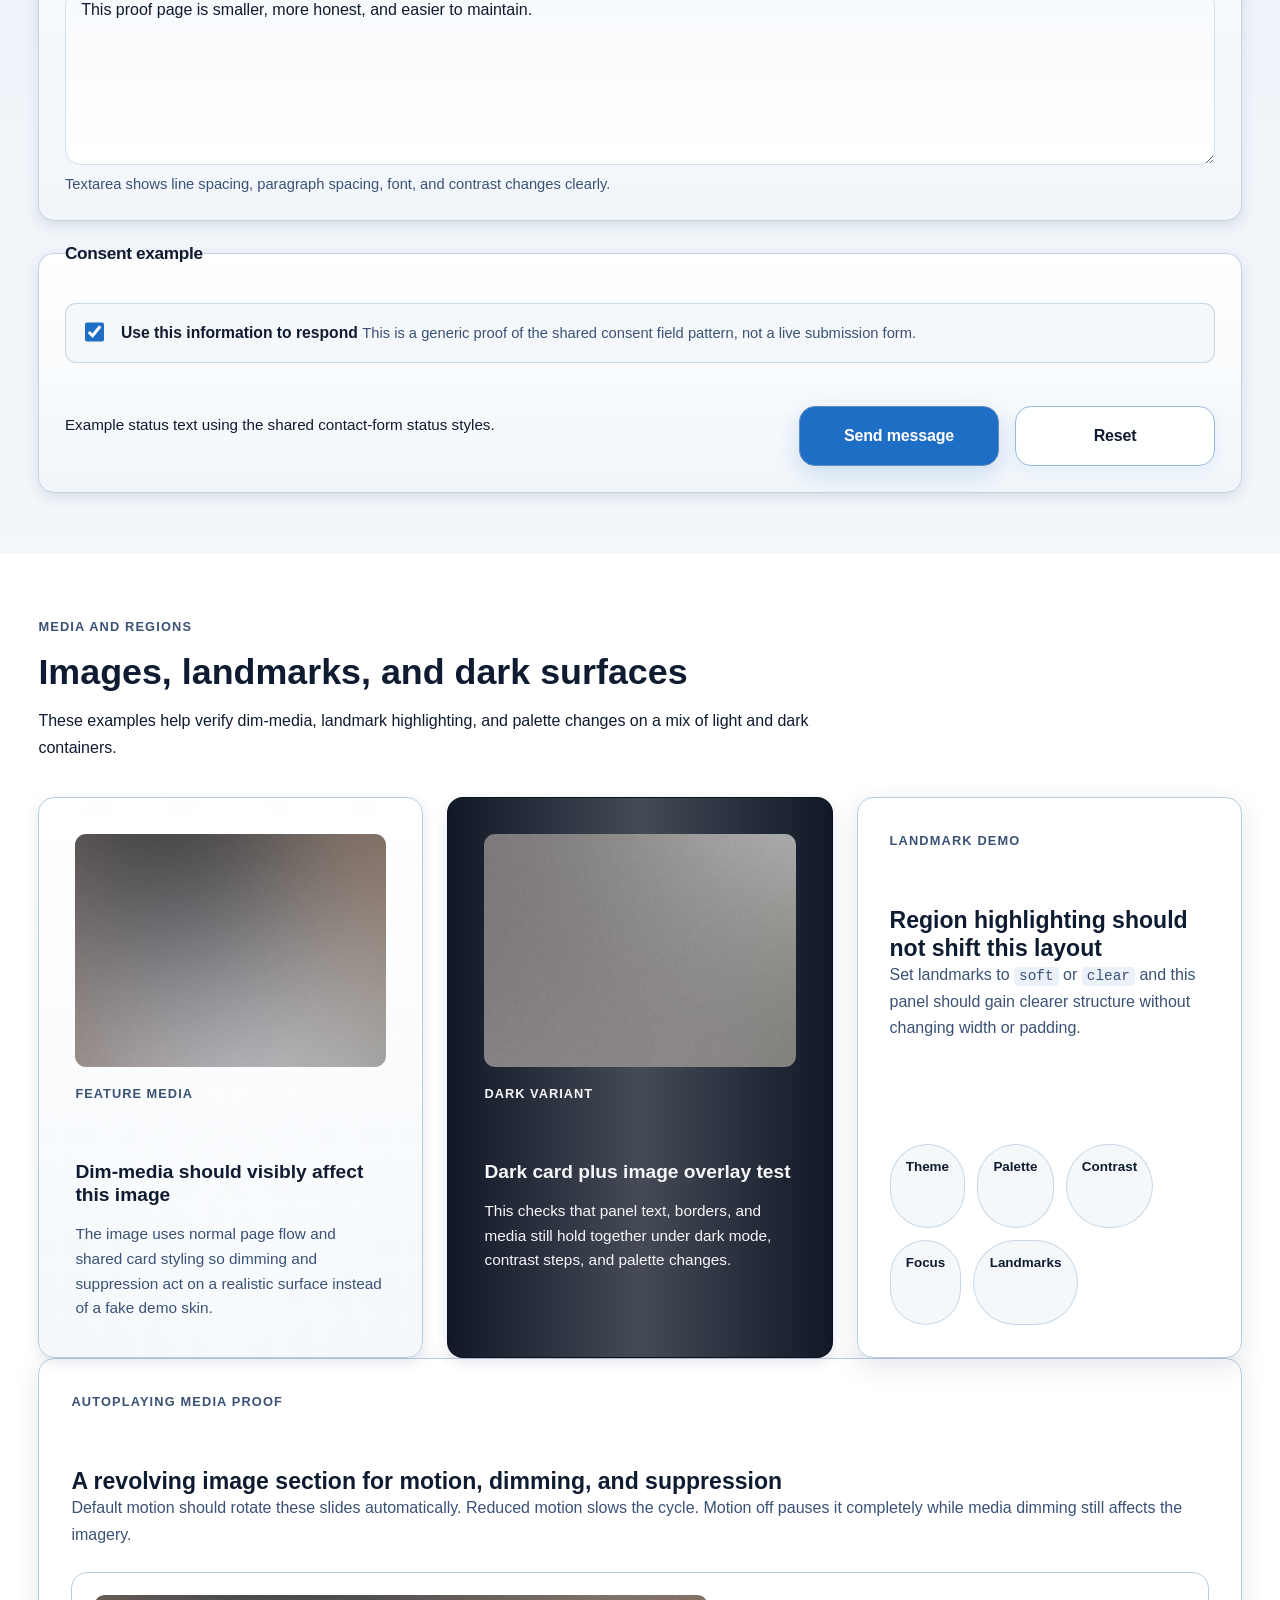
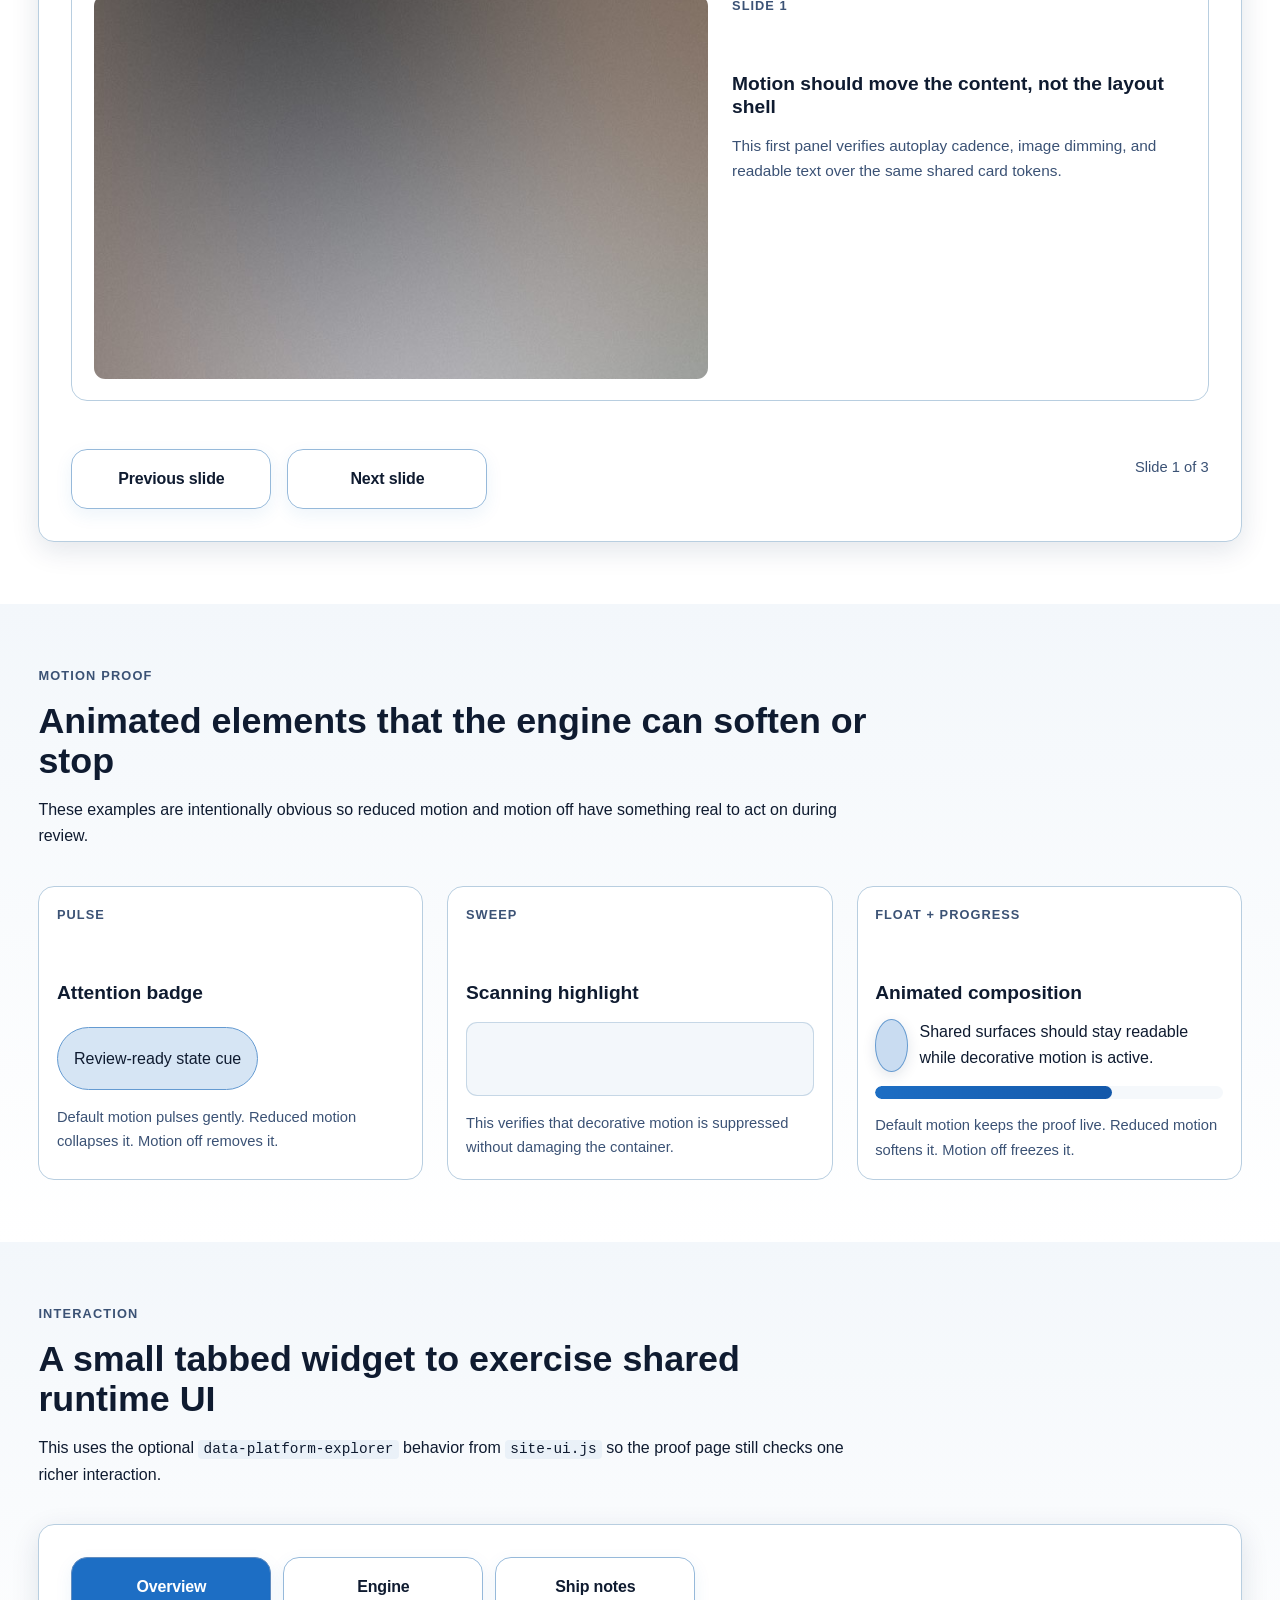
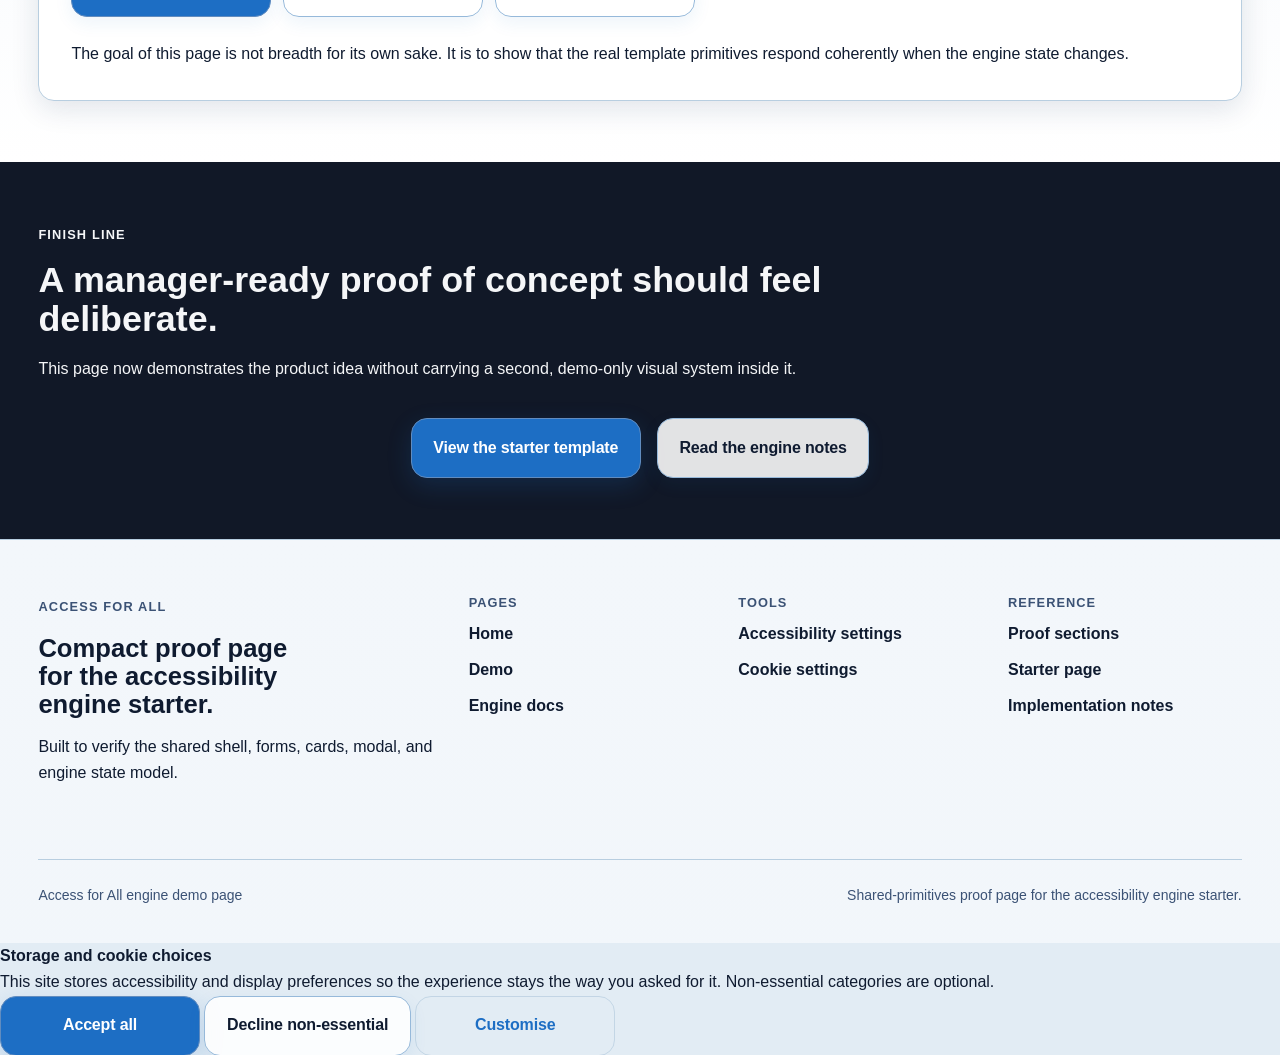
==== commit d26d3174: "ReadMe Final Update" ====
--- a/frontend/pages/demo.html
+++ b/frontend/pages/demo.html
@@ -402,7 +402,7 @@
               <h1>One smaller demo that tells the truth.</h1>
               <p>
                 This page is intentionally compact. Every section is built from the
-                shared GM shell, cards, buttons, forms, and token-driven surfaces so
+                the shared shell, cards, buttons, forms, and token-driven surfaces so
                 the accessibility engine is proving the real template rather than a
                 separate in-page design system.
               </p>
